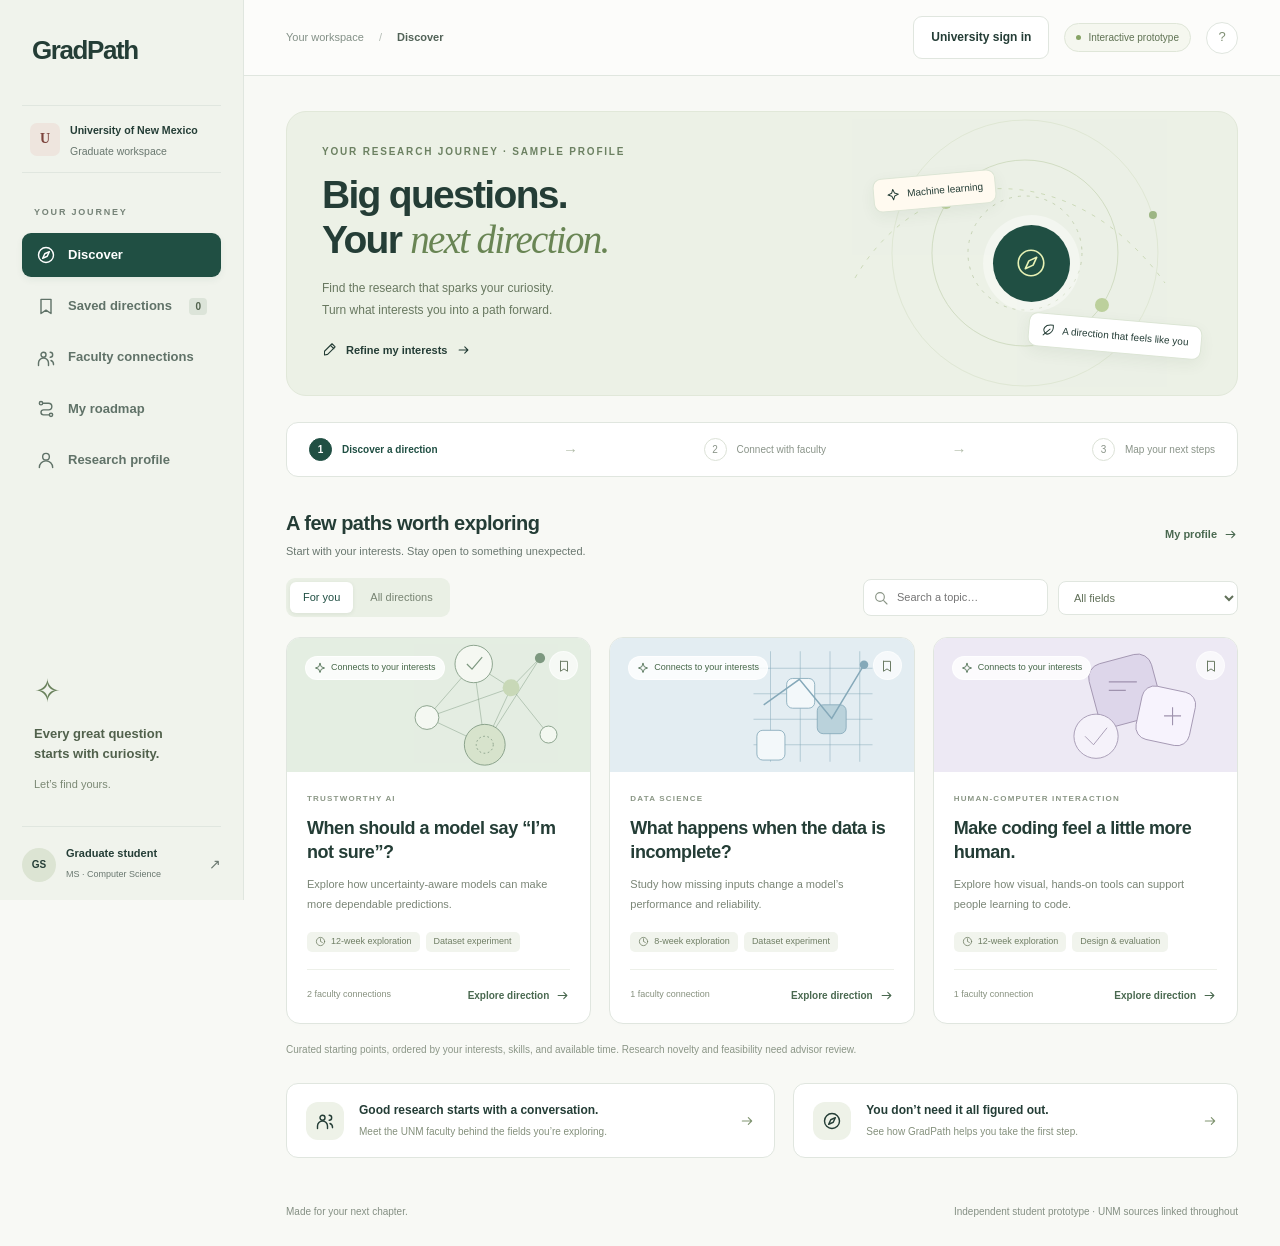
==== app/shell.html @ b02878ce "Update GradPath with mock university sign-in and research collaboration Upload the current deployed " ====
<!doctype html>
<html lang="en">
<head>
<meta charset="utf-8">
<meta name="viewport" content="width=device-width,initial-scale=1">
<meta name="theme-color" content="#204d43">
<meta name="description" content="Find a research direction that feels like you. Explore interests, connect with UNM faculty, and map your graduate journey.">
<title>GradPath — Find your research direction</title>
<link rel="icon" href="/favicon.svg" type="image/svg+xml">
<link rel="stylesheet" href="/styles.css">
<link rel="stylesheet" href="/community.css">
<script src="/data.js" defer></script>
<script src="/mock-university.js" defer></script>
<script src="/community.js" defer></script>
<script src="/app.js" defer></script>
</head>
<body>
<a class="skip-link" href="#main" data-action="skip">Skip to content</a>
<aside class="sidebar" aria-label="Main navigation">
<button class="mobile-close icon-button" data-action="close-menu" aria-label="Close navigation">×</button>
<a class="brand" href="#discover" aria-label="GradPath home"><img class="brand-logo" src="/mark.svg" alt="">GradPath</a>
<div class="workspace"><span class="workspace-icon">U</span><div><strong>University of New Mexico</strong><small>Graduate workspace</small></div></div>
<div class="nav-label">YOUR JOURNEY</div>
<nav id="nav"></nav>
<div class="sidebar-bottom">
<div class="journey-note"><span class="mini-spark">✧</span><p>Every great question<br>starts with curiosity.</p><span>Let’s find yours.</span></div>
<button class="profile-link" data-action="route" data-value="account"><span class="avatar">GS</span><span><strong>Graduate student</strong><small>MS · Computer Science</small></span><span class="profile-arrow">↗</span></button>
</div>
</aside>
<div class="page-shell">
<header class="topbar"><button class="mobile-menu icon-button" aria-label="Toggle navigation" data-action="menu"></button><div class="breadcrumb">Your workspace <span>/</span> <strong id="crumb">Discover</strong></div><div class="topbar-actions"><a id="account-top" class="btn account-top" href="#account">University sign in</a><button class="prototype-badge" data-action="about"><span></span>Interactive prototype</button><button class="icon-button help-button" aria-label="About this prototype" data-action="about">?</button></div></header>
<div id="demo-mode-bar" class="demo-mode-bar" role="status"></div>
<main id="main" tabindex="-1"></main>
<footer class="app-footer"><span>Made for your next chapter.</span><span>Independent student prototype · UNM sources linked throughout</span></footer>
</div>
<dialog id="modal" aria-labelledby="modal-title"><div id="modal-content"></div></dialog>
<div id="toast" class="toast" role="status" aria-live="polite"></div>
</body>
</html>
---- styles.css ----
:root{--bg:#f8f9f5;--paper:#fff;--ink:#243d36;--muted:#69776f;--green:#204f43;--green-hover:#143c32;--lime:#e7f2b5;--line:#e0e6df;--soft:#edf2eb;--mint:#e4eee2;--lavender:#ede9f4;--peach:#f5eade;--blue:#e3edf2;--shadow:0 10px 35px #1b453508;--radius:18px}
*{box-sizing:border-box}body{margin:0;background:var(--bg);color:var(--ink);font-family:Inter,"Segoe UI",Arial,sans-serif;font-size:14px;line-height:1.55}button,input,select,textarea{font:inherit}button,a,input,select,textarea{-webkit-tap-highlight-color:transparent}button{cursor:pointer}button{color:inherit}a{color:inherit;text-decoration:none}button:disabled{opacity:.45;cursor:not-allowed}button:focus-visible,a:focus-visible,input:focus-visible,select:focus-visible,textarea:focus-visible{outline:3px solid #7d9d64;outline-offset:3px}button svg,a svg{flex-shrink:0}.icon{width:20px;height:20px;vertical-align:middle;fill:none;stroke:currentColor;stroke-width:1.7;stroke-linecap:round;stroke-linejoin:round}.skip-link{position:fixed;left:12px;top:-80px;background:var(--green);color:white;padding:12px 20px;z-index:100}.skip-link:focus{top:10px}
.sidebar{width:244px;position:fixed;inset:0 auto 0 0;background:#f0f3ec;border-right:1px solid var(--line);padding:30px 22px 16px;display:flex;flex-direction:column;z-index:20}.brand{display:flex;align-items:center;font-size:26px;font-weight:720;letter-spacing:-1.4px;gap:10px}.brand-mark{width:38px;height:38px;border-radius:12px;background:var(--green);color:var(--lime);display:grid;place-items:center}.brand-mark svg{width:30px;height:30px}.brand-dot{height:6px;width:6px;background:#75934e;border-radius:50%;margin-left:-5px;align-self:flex-end;margin-bottom:8px}.workspace{display:flex;gap:10px;align-items:center;margin:35px 0 33px;padding:13px 8px;border-top:1px solid var(--line);border-bottom:1px solid var(--line)}.workspace-icon{color:#7c433c;background:#eee5de;font-family:Georgia,serif;font-weight:700;width:30px;height:33px;border-radius:7px;display:grid;place-items:center}.workspace strong{font-size:10.6px;font-weight:650}.workspace small{display:block;font-size:10.5px;color:var(--muted);margin-top:2px}.nav-label{font-size:9px;letter-spacing:1.8px;color:#758277;font-weight:650;padding-left:12px;margin-bottom:13px}nav{display:grid;gap:7px}.nav-link{padding:12px 14px;display:flex;gap:12px;align-items:center;border-radius:9px;color:#607268;font-size:13px;font-weight:550}.nav-link:hover{background:#e7ece3}.nav-link.active{background:var(--green);color:#fff;box-shadow:0 3px 7px #204f4310}.nav-link .count{margin-left:auto;font-size:10px;padding:1px 6px;border-radius:4px;background:#dce4d9;color:#52634e}.nav-link.active .count{background:#ffffff24;color:white}.sidebar-bottom{margin-top:auto}.journey-note{padding:30px 12px 32px}.mini-spark{font-size:32px;color:#69815b}.journey-note p{font-size:13px;font-weight:550;margin:8px 0;color:#51614c}.journey-note>span:last-child{font-size:11px;color:#7b8874}.profile-link{display:flex;align-items:center;gap:10px;background:none;border:0;border-top:1px solid var(--line);padding:18px 0 0;width:100%;text-align:left}.avatar{display:grid;place-items:center;background:#dce4d3;border-radius:50%;width:34px;height:34px;font-size:10px;font-weight:650}.profile-link strong{font-size:11px;display:block}.profile-link small{font-size:9px;color:var(--muted)}.profile-arrow{margin-left:auto;color:var(--muted)}
.page-shell{margin-left:244px;min-height:100vh}.topbar{height:76px;border-bottom:1px solid var(--line);display:flex;align-items:center;justify-content:space-between;padding:0 42px;background:#ffffff70;gap:10px}.breadcrumb{font-size:11px;color:#839087}.breadcrumb span{padding:0 12px;color:#b4bcb5}.breadcrumb strong{color:#516257;font-weight:550}.topbar-actions{display:flex;align-items:center;gap:15px}.prototype-badge{border:1px solid #dfe6d8;border-radius:30px;background:#f5f7ef;font-size:10px;display:flex;align-items:center;gap:7px;padding:6px 11px;color:#5f7253}.prototype-badge span{height:5px;width:5px;background:#86a364;border-radius:50%}.icon-button{border:1px solid var(--line);border-radius:50%;width:32px;height:32px;background:white;display:inline-grid;place-items:center;font-size:13px}.icon-button:hover{background:var(--soft)}.mobile-menu{display:none}.help-button{color:#809075}.app-footer{max-width:1390px;margin:0 auto;padding:16px 42px 27px;display:flex;justify-content:space-between;gap:15px;color:#859084;font-size:10px}main{max-width:1390px;margin:auto;padding:35px 42px 20px;outline:none}
.eyebrow{font-size:10px;text-transform:uppercase;letter-spacing:1.8px;font-weight:650;color:#6c8162;margin-bottom:12px}.heading-row{display:flex;justify-content:space-between;align-items:flex-start;gap:24px;margin-bottom:25px}.heading-row h1{font-size:32px;line-height:1.2;letter-spacing:-1.25px;margin:0 0 10px;font-weight:600}.heading-row p{color:var(--muted);margin:0;max-width:650px;font-size:13px}.heading-row .btn{margin-top:12px}.hero{display:grid;grid-template-columns:1.3fr 1fr;gap:20px;min-height:244px;padding:32px 35px 28px;background:#ecf1e6;border:1px solid #e1e8d9;border-radius:20px;position:relative;overflow:hidden;margin-bottom:26px}.hero h1{font-size:39px;line-height:1.16;font-weight:550;letter-spacing:-1.7px;margin:0 0 16px;max-width:560px}.hero h1 em{font-family:Georgia,serif;font-weight:400;color:#698554}.hero p{color:#687860;font-size:12px;line-height:1.8;margin:0;max-width:390px}.hero-link{display:inline-flex;align-items:center;gap:9px;margin-top:19px;font-size:11px;font-weight:650;border:0;background:none;padding:0}.hero-link .icon{width:15px}.hero-art{position:relative;min-height:180px;display:flex;align-items:center;justify-content:center}.hero-art > svg{position:absolute;inset:-36px -20px auto;width:calc(100% + 30px);height:280px;opacity:.8}.orbit-label{position:absolute;background:#fffaf0;border:1px solid #dce5d5;padding:8px 12px;border-radius:9px;font-size:10px;box-shadow:0 5px 15px #354d3210;display:flex;align-items:center;gap:7px;transform:rotate(-5deg);top:30px;left:12%}.orbit-label.two{transform:rotate(5deg);top:auto;bottom:14px;right:0;left:auto;background:#fff}.orbit-label .icon{width:14px;height:14px}.compass-center{border-radius:50%;background:var(--green);height:77px;width:77px;color:var(--lime);display:grid;place-items:center;box-shadow:0 0 0 10px #ffffff60;position:relative;transform:translate(16px,8px)}.compass-center .icon{height:34px;width:34px;stroke-width:1.15}.step-strip{display:flex;border:1px solid var(--line);border-radius:12px;background:white;padding:15px 22px;margin-bottom:31px;align-items:center;justify-content:space-between;gap:10px}.step-item{display:flex;align-items:center;gap:10px;font-size:10px;color:#8a9489}.step-item .number{width:23px;height:23px;border:1px solid #dce2d7;display:grid;place-items:center;border-radius:50%;font-size:10px}.step-item.current{color:var(--green);font-weight:650}.step-item.current .number{background:var(--green);color:white;border-color:var(--green)}.step-arrow{color:#b1bca9;font-size:15px}
.section-heading{display:flex;align-items:center;justify-content:space-between;gap:12px;margin:0 0 18px}.section-heading h2{font-size:20px;letter-spacing:-.5px;margin:0;font-weight:600}.section-heading p{color:var(--muted);font-size:11px;margin:4px 0 0}.text-link{border:0;background:none;display:inline-flex;align-items:center;gap:6px;color:#4a6950;font-size:11px;font-weight:600;padding:4px 0}.text-link .icon{width:15px;height:15px}.filters{display:flex;align-items:center;gap:10px;margin:0 0 20px}.tabs{display:flex;gap:4px;padding:4px;background:#eaf0e5;border-radius:9px}.tab{border:0;background:none;font-size:11px;padding:7px 13px;border-radius:6px;color:#788473}.tab.active{background:white;color:var(--green);box-shadow:0 1px 4px #1f482216}.search{position:relative;display:flex;align-items:center;margin-left:auto;max-width:245px}.search .icon{position:absolute;left:10px;width:16px;height:16px;color:#8a9586}.search input{padding:9px 12px 9px 33px;border:1px solid var(--line);border-radius:8px;background:#fff;width:100%;font-size:11px}.filter-select{padding:9px 25px 9px 11px;border:1px solid var(--line);border-radius:8px;background:white;color:#617059;font-size:11px;max-width:180px}
.research-grid{display:grid;grid-template-columns:repeat(3,minmax(0,1fr));gap:18px}.research-card{border:1px solid var(--line);border-radius:14px;background:white;overflow:hidden;display:flex;flex-direction:column;transition:transform .18s,box-shadow .18s;box-shadow:0 2px 2px #1d422302}.research-card:hover{transform:translateY(-3px);box-shadow:0 10px 25px #2846280a}.card-art{height:134px;position:relative;overflow:hidden;padding:18px;display:flex;align-items:flex-start}.mint{background:var(--mint)}.lavender{background:var(--lavender)}.peach{background:var(--peach)}.blue{background:var(--blue)}.art-svg{position:absolute;right:16px;bottom:-12px;width:170px;height:155px;color:#618064;opacity:.78}.lavender .art-svg{color:#8a7b9a}.peach .art-svg{color:#ac8765}.blue .art-svg{color:#6b96aa}.match-pill{position:relative;z-index:1;border:1px solid #ffffffba;background:#ffffffce;display:inline-flex;align-items:center;gap:5px;border-radius:30px;padding:4px 8px;font-size:9px;color:#456748}.match-pill .icon{width:12px;height:12px}.save-button{position:absolute;right:12px;top:13px;z-index:1;border:1px solid #ffffff8f;background:#ffffffa8;border-radius:50%;width:29px;height:29px;display:grid;place-items:center;color:#6b7b64}.save-button .icon{width:14px;height:14px}.save-button.saved{background:var(--green);color:var(--lime);border-color:var(--green)}.save-button.saved .icon{fill:#dceaa93b}.card-body{padding:21px 20px 16px;display:flex;flex-direction:column;flex:1}.card-kicker{font-size:8px;letter-spacing:1.2px;font-weight:650;color:#8b9786;margin:0 0 10px}.card-body h3{font-size:18px;line-height:1.35;letter-spacing:-.45px;font-weight:600;margin:0 0 11px}.card-body h3 a:hover{color:#688549}.card-description{font-size:11px;color:#7a8576;line-height:1.8;margin:0 0 17px}.tag-row{display:flex;flex-wrap:wrap;gap:6px}.tag{display:inline-flex;align-items:center;gap:5px;font-size:9px;background:#f1f4ed;padding:3px 8px;border-radius:5px;color:#6f7e64}.tag .icon{width:11px;height:11px}.card-footer{border-top:1px solid #edf0e9;margin-top:auto;padding-top:14px;display:flex;align-items:center;justify-content:space-between;gap:8px;font-size:9px;color:#87917f}.card-body .tag-row{margin-bottom:17px}.card-footer .text-link{font-size:10px}.fit-note{font-size:10px;color:#738369;margin-top:13px;line-height:1.6}.callout-row{display:grid;grid-template-columns:1.1fr 1fr;gap:18px;margin:25px 0 10px}.small-callout{display:flex;align-items:center;gap:15px;border:1px solid var(--line);border-radius:12px;padding:17px 19px;background:#fff}.small-callout .round-icon{height:38px;width:38px;display:grid;place-items:center;border-radius:12px;background:#eef2e8;flex-shrink:0}.small-callout h3{font-size:12px;margin:0 0 3px;font-weight:600}.small-callout p{font-size:10px;color:#84907c;margin:0;line-height:1.7}.small-callout>.icon{margin-left:auto;color:#819572;width:16px}.small-callout:hover{border-color:#9faf8e}.sample-note{font-size:10px;color:#8b9687;margin:17px 0 0;line-height:1.7}
.btn{display:inline-flex;align-items:center;justify-content:center;gap:8px;padding:11px 17px;border-radius:9px;font-weight:550;font-size:12px;border:1px solid var(--line);background:white;white-space:nowrap}.btn .icon{width:16px;height:16px}.btn.primary{background:var(--green);color:white;border-color:var(--green)}.btn.primary:hover{background:var(--green-hover)}.btn:hover{background:#f1f5ea}.btn.secondary{background:#edf3e4;border-color:#dce6d2;color:var(--green)}.btn.small{padding:8px 12px;font-size:11px}.btn.full{width:100%}.btn.danger{color:#94514c;border-color:#e6d2cd}.action-row{display:flex;gap:10px;flex-wrap:wrap}.back-link{display:inline-flex;align-items:center;gap:7px;font-size:11px;color:#7b8b70;margin-bottom:24px}.back-link .icon{height:14px;width:14px}.detail-banner{padding:30px 34px;border:1px solid var(--line);border-radius:18px;position:relative;overflow:hidden;margin-bottom:24px}.detail-banner .art-svg{width:245px;height:240px;right:15px;bottom:-15px;opacity:.35}.detail-banner .eyebrow,.detail-banner h1,.detail-banner p,.detail-banner .tag-row{position:relative;z-index:1}.detail-banner h1{font-size:35px;font-weight:600;line-height:1.2;letter-spacing:-1.25px;max-width:650px;margin:14px 0}.detail-banner p{color:#6c7c64;max-width:590px;font-size:12px}.detail-banner .tag-row{margin-top:20px}.detail-columns{display:grid;grid-template-columns:minmax(0,1.7fr) minmax(250px,1fr);gap:22px}.panel{background:white;border:1px solid var(--line);border-radius:14px;padding:24px;margin-bottom:20px}.panel h2{font-size:17px;font-weight:600;letter-spacing:-.3px;margin:0 0 14px}.panel h3{font-size:12px;font-weight:650;margin:20px 0 8px}.panel p{font-size:12px;color:#6f7c67;line-height:1.8;margin:8px 0 13px}.question{font-family:Georgia,serif;font-size:23px;line-height:1.5;letter-spacing:-.4px;margin:7px 0 18px}.why-list{list-style:none;padding:0;margin:14px 0;display:grid;gap:12px}.why-list li{font-size:12px;display:flex;gap:10px;color:#6d7c63}.why-list .icon{color:#769352;width:16px;height:16px;flex-shrink:0;margin-top:2px}.resource{display:flex;gap:12px;align-items:flex-start;padding:15px 0;border-top:1px solid #ecf0e7}.resource:first-of-type{border-top:0}.resource> .icon{height:18px;width:18px;color:#8b9b7b;margin-top:2px}.resource strong{font-size:12px;display:block;font-weight:550}.resource small{font-size:10px;color:#8b9581}.resource p{font-size:11px;margin:5px 0 0}.resource .ext{margin-left:auto;height:13px;width:13px}.hint{display:flex;gap:9px;padding:13px 15px;border-radius:9px;background:#f5f7ee;font-size:11px;color:#778469;line-height:1.7}.hint .icon{height:16px;width:16px;margin-top:2px;flex-shrink:0}.mini-faculty{display:flex;align-items:center;gap:11px;margin:15px 0}.faculty-avatar{height:43px;width:43px;border-radius:13px;display:grid;place-items:center;font-size:12px;flex-shrink:0;color:#62765a;font-weight:650}.mini-faculty strong{font-size:12px;display:block}.mini-faculty small{font-size:10px;display:block;color:#89927f}.divider{border:0;border-top:1px solid var(--line);margin:20px 0}.subtle{color:var(--muted);font-size:11px}.light-label{font-size:9px;text-transform:uppercase;letter-spacing:1.1px;color:#839278;font-weight:600}
.faculty-grid{display:grid;grid-template-columns:repeat(2,minmax(0,1fr));gap:18px}.faculty-card{border:1px solid var(--line);background:white;border-radius:14px;padding:24px;display:flex;flex-direction:column}.faculty-head{display:flex;align-items:center;gap:13px}.faculty-head h2{font-size:17px;margin:0;font-weight:600}.faculty-head p{font-size:10px;color:#86917d;margin:4px 0 0}.faculty-head .faculty-avatar{height:49px;width:49px;font-size:14px}.faculty-card>p{color:#74826b;font-size:12px;line-height:1.8;margin:18px 0}.faculty-card .tag-row{margin-bottom:18px}.faculty-card .action-row{margin-top:auto;padding-top:17px;border-top:1px solid var(--line);justify-content:space-between}.faculty-card .action-row .btn{font-size:10px}.availability{font-size:10px;color:#8d9588;display:flex;align-items:center;gap:6px;margin-bottom:15px}.availability span{width:5px;height:5px;border-radius:50%;background:#c8b882}
.empty-state{text-align:center;border:1px dashed #cfdbc5;background:#f3f6ee;border-radius:16px;padding:60px 30px;margin:20px 0}.empty-state .empty-icon{height:64px;width:64px;border-radius:50%;margin:0 auto 20px;background:#e7eedf;display:grid;place-items:center;color:#81936d}.empty-state h2{font-size:23px;font-weight:550;margin:0 0 10px}.empty-state p{font-size:12px;max-width:420px;margin:0 auto 22px;color:#819071}.empty-state .icon{width:27px;height:27px}
.profile-grid{display:grid;grid-template-columns:minmax(0,1.7fr) minmax(250px,1fr);gap:22px}.form-section{margin-bottom:28px}.form-section h2{font-size:16px;margin:0 0 5px}.form-section p{font-size:11px;color:#8a9581;margin:0 0 15px}.choice-grid{display:grid;grid-template-columns:repeat(2,minmax(0,1fr));gap:8px}.choice{border:1px solid var(--line);border-radius:8px;padding:11px 12px;font-size:11px;text-align:left;background:#fff;display:flex;align-items:center;gap:9px}.choice.selected{background:#edf3e5;border-color:#90aa78;color:#45643a}.choice .check-box{border:1px solid #c8d4c0;border-radius:4px;width:15px;height:15px;display:grid;place-items:center;flex-shrink:0}.choice.selected .check-box{background:#5f7c4b;border-color:#5f7c4b;color:#fff}.choice .icon{height:11px;width:11px}.field-label{display:block;font-size:11px;color:#697b5c;margin-bottom:7px;font-weight:550}.field{width:100%;border:1px solid var(--line);border-radius:8px;padding:10px 12px;background:white;color:var(--ink);font-size:12px}.field-row{display:grid;grid-template-columns:1fr 1fr;gap:15px}.field-row select{width:100%}textarea.field{resize:vertical;min-height:100px;line-height:1.8}.profile-summary{background:var(--green);color:white;border-radius:16px;padding:25px;position:sticky;top:20px}.profile-summary .eyebrow{color:#bfd399}.profile-summary h2{font-size:25px;font-weight:500;letter-spacing:-.6px;line-height:1.3;margin:10px 0 22px}.profile-summary p{font-size:12px;color:#b8cdc0;line-height:1.8}.profile-summary .tag{background:#ffffff14;color:#d5e6bf}.profile-summary .divider{border-color:#ffffff20}.profile-summary .icon{width:34px;height:34px;color:#dcefa4}.profile-summary .subtle{color:#afc7b7}.progress-box{display:flex;justify-content:space-between;gap:20px;padding:22px 25px;border:1px solid var(--line);border-radius:14px;background:white;margin-bottom:24px;align-items:center}.progress-box h2{font-size:15px;margin:0 0 5px}.progress-box p{font-size:11px;color:#809173;margin:0}.progress-track{height:5px;width:180px;background:#e7edde;border-radius:5px;margin-top:8px;overflow:hidden}.progress-track>span{display:block;height:100%;background:#7b995d;border-radius:5px}.progress-number{font-size:10px;color:#718761;text-align:right}.timeline-item{display:flex;gap:16px;position:relative;padding-bottom:27px}.timeline-item:not(:last-child):before{content:"";position:absolute;left:13px;top:30px;bottom:0;border-left:1px solid #dce5d4}.timeline-toggle{height:28px;width:28px;border:1px solid #d0ddc5;border-radius:50%;background:white;flex-shrink:0;margin-top:2px;z-index:1;display:grid;place-items:center;font-size:10px;color:#8a9b7b}.timeline-toggle.complete{background:var(--green);border-color:var(--green);color:white}.timeline-toggle .icon{height:14px;width:14px}.timeline-content{flex:1}.timeline-content h3{font-size:13px;margin:3px 0 5px}.timeline-content p{font-size:11px;margin:0;color:#87957a}.timeline-content .date{font-size:9px;text-transform:uppercase;letter-spacing:1px;color:#8ca174;display:block;margin-bottom:3px}.timeline-item.done .timeline-content h3{color:#819577}.timeline-item .done-label{font-size:9px;color:#5f8153;float:right;margin-left:8px}.degree-step{padding:14px 0;border-top:1px solid var(--line)}.degree-step strong{font-size:12px;display:block}.degree-step p{font-size:10px;margin:6px 0;color:#839276}.degree-step small{font-size:9px;color:#9c8962}.plan-controls{display:flex;align-items:flex-end;gap:12px;margin:18px 0 25px}.plan-controls input{max-width:170px}.plan-controls .field-label{font-size:10px}
dialog{border:1px solid #dae3d0;border-radius:18px;padding:0;width:min(860px,calc(100% - 32px));max-height:88vh;box-shadow:0 25px 100px #18332230;color:var(--ink)}dialog::backdrop{background:#18362e63;backdrop-filter:blur(4px)}.modal-inner{padding:29px}.modal-header{display:flex;align-items:center;justify-content:space-between;gap:20px;margin-bottom:20px}.modal-header h2{font-size:23px;font-weight:600;letter-spacing:-.5px;margin:0}.modal-header .icon-button{flex-shrink:0}.modal-inner p{color:#76856b;font-size:12px;line-height:1.85}.modal-inner h3{font-size:14px;margin:23px 0 10px}.comparison{display:grid;gap:15px;grid-template-columns:repeat(2,minmax(0,1fr))}.compare-card{padding:19px;border:1px solid var(--line);border-radius:12px}.compare-card h3{margin:10px 0;font-size:17px}.compare-card .light-label{display:block;margin-top:18px}.compare-card p{font-size:11px}.compare-card .btn{margin-top:15px}.brief-paper{background:#fafbf6;border:1px solid var(--line);padding:23px;border-radius:12px;margin:18px 0}.brief-paper h3{font-size:19px;margin-top:0}.brief-paper h4{font-size:11px;margin:18px 0 5px}.brief-paper ul{padding-left:18px;color:#758568;font-size:12px}.brief-paper a{color:#487447;text-decoration:underline;text-underline-offset:3px;overflow-wrap:anywhere}.toast{position:fixed;bottom:28px;left:calc(50% + 100px);transform:translate(-50%,20px);background:#204d43;color:#fff;padding:13px 21px;border-radius:10px;box-shadow:0 8px 30px #173e3925;z-index:60;font-size:12px;opacity:0;pointer-events:none;transition:.2s;max-width:calc(100% - 30px)}.toast.visible{opacity:1;transform:translate(-50%,0)}.error-message{color:#a4584b;font-size:12px;margin:12px 0}.notes-saved{font-size:10px;color:#819471;min-height:16px}.result-count{color:#87957a;font-size:10px;margin:0 0 16px}
@media(min-width:1550px){main{padding-top:42px}.hero{min-height:280px;padding:38px 40px}.hero h1{font-size:47px}.hero p{font-size:13px}.card-art{height:155px}.card-body h3{font-size:21px}.card-description{font-size:12px}.card-body{padding:24px}.hero-art > svg{height:310px}.hero-art .orbit-label{top:40px}}
@media(max-width:1150px){.sidebar{width:210px;padding:25px 16px 16px}.page-shell{margin-left:210px}.workspace strong{font-size:9px}.brand{font-size:24px}.topbar{padding:0 28px}main{padding:28px}.app-footer{padding-left:28px;padding-right:28px}.hero{padding:27px}.hero h1{font-size:34px}.research-grid{gap:12px}.card-body{padding:17px 15px}.card-body h3{font-size:16px}.card-art{height:120px}.step-strip{padding:14px}.step-item{gap:6px;font-size:9px}.art-svg{right:-10px}.detail-columns{grid-template-columns:1.5fr 1fr}.profile-grid{grid-template-columns:1.5fr 1fr}}
@media(max-width:920px){.sidebar{width:185px;padding:22px 12px}.page-shell{margin-left:185px}.brand{font-size:22px;padding-left:5px}.brand-mark{width:32px;height:32px}.workspace{padding-left:4px;gap:6px}.workspace strong{font-size:8px}.workspace small{font-size:9px}.workspace-icon{width:26px;flex-shrink:0}.nav-link{padding:11px;font-size:11px}.profile-link{gap:7px}.profile-link strong{font-size:10px}.profile-link small{font-size:8px}.hero{grid-template-columns:1.4fr 1fr;padding:25px}.hero h1{font-size:30px}.hero-art .orbit-label{font-size:8px;left:0}.orbit-label.two{right:-8px;left:auto}.compass-center{height:62px;width:62px}.research-grid{grid-template-columns:repeat(2,minmax(0,1fr))}.research-grid .research-card:last-child:nth-child(3){grid-column:1/-1;display:grid;grid-template-columns:.8fr 1.3fr}.research-grid .research-card:last-child:nth-child(3) .card-art{height:auto;min-height:200px}.filters{flex-wrap:wrap}.search{max-width:none;flex:1}.tabs{order:0}.filter-select{max-width:160px}.callout-row{grid-template-columns:1fr}.detail-columns,.profile-grid{grid-template-columns:1fr}.profile-summary{position:static}.faculty-grid{grid-template-columns:1fr}.step-item{font-size:8px}.step-item .number{width:20px;height:20px;font-size:8px}.step-strip{gap:5px}.heading-row h1{font-size:29px}.app-footer{font-size:8px}.hero-art > svg{width:300px;left:-65px}.detail-banner h1{font-size:30px}.detail-banner .art-svg{opacity:.18}.toast{left:calc(50% + 80px)}}
@media(max-width:680px){.sidebar{transform:translateX(-100%);width:235px;transition:transform .2s;box-shadow:15px 0 50px #213d3120}.sidebar.open{transform:translateX(0)}.page-shell{margin-left:0}.mobile-menu{display:inline-grid}.topbar{height:63px;padding:0 18px}.topbar-actions{gap:8px}.breadcrumb{margin-right:auto;font-size:10px}.breadcrumb span{padding:0 6px}.prototype-badge{font-size:8px;padding:5px 8px}.help-button{display:none}main{padding:24px 18px 16px}.hero{grid-template-columns:1fr;padding:26px 24px;min-height:235px}.hero h1{font-size:34px;max-width:350px}.hero p{max-width:310px;font-size:11px}.hero-art{display:none}.hero .eyebrow{font-size:9px}.step-strip{padding:13px 10px;gap:3px;margin-bottom:26px}.step-item{font-size:8px;gap:4px}.step-item .number{width:18px;height:18px}.step-arrow{font-size:10px}.section-heading h2{font-size:19px}.section-heading p{font-size:10px}.section-heading>.text-link{font-size:10px}.filters{gap:8px}.tabs{width:100%;justify-content:flex-start;margin-bottom:2px;background:none;padding:0}.tab{background:#ecf0e7}.tab.active{background:#e1e9d7;box-shadow:none}.search input{font-size:11px}.filter-select{max-width:130px}.research-grid{grid-template-columns:1fr;gap:18px}.research-grid .research-card:last-child:nth-child(3){display:flex;grid-column:auto}.research-grid .research-card:last-child:nth-child(3) .card-art{height:135px;min-height:0}.card-art{height:135px}.card-body{padding:21px}.card-body h3{font-size:21px}.card-description{font-size:12px}.card-kicker{font-size:9px}.card-footer .text-link{font-size:11px}.card-footer{font-size:10px}.art-svg{right:35px;width:180px;height:165px}.callout-row{margin-top:20px}.app-footer{flex-direction:column;gap:4px;padding:18px;font-size:9px}.heading-row{flex-direction:column;gap:5px}.heading-row .btn{margin-top:7px}.heading-row h1{font-size:29px}.detail-banner{padding:24px}.detail-banner h1{font-size:30px}.detail-banner .art-svg{right:-50px}.panel{padding:21px}.question{font-size:21px}.choice-grid{grid-template-columns:1fr 1fr}.choice{font-size:10px;padding:10px;gap:7px}.field-row{grid-template-columns:1fr}.faculty-card{padding:20px}.faculty-card .action-row{flex-wrap:wrap}.comparison{grid-template-columns:1fr}.modal-inner{padding:23px}.modal-header h2{font-size:21px}.toast{left:50%;font-size:11px;width:max-content}.progress-box{gap:15px;padding:18px}.progress-track{width:100px}.progress-box h2{font-size:13px}.profile-link strong{font-size:11px}.profile-link small{font-size:10px}.workspace strong{font-size:11px}.workspace small{font-size:10px}.workspace{gap:10px}.nav-link{font-size:13px}.brand{font-size:25px}.sample-note{font-size:9px}.plan-controls{flex-wrap:wrap}.journey-note{padding-top:20px;padding-bottom:20px}}
@media(prefers-reduced-motion:reduce){*{scroll-behavior:auto!important;transition:none!important;animation:none!important}}
@media print{.sidebar,.topbar,.app-footer,.btn,.icon-button,.back-link,.toast{display:none!important}.page-shell{margin:0}main{padding:0;max-width:none}.panel,.detail-banner{break-inside:avoid}body{background:white}}

@media(max-width:680px){.sidebar{visibility:hidden}.sidebar.open{visibility:visible}}
.mobile-close{display:none}@media(max-width:680px){.mobile-close{display:grid;position:absolute;right:12px;top:22px;width:26px;height:26px}.sidebar .brand{font-size:22px}}
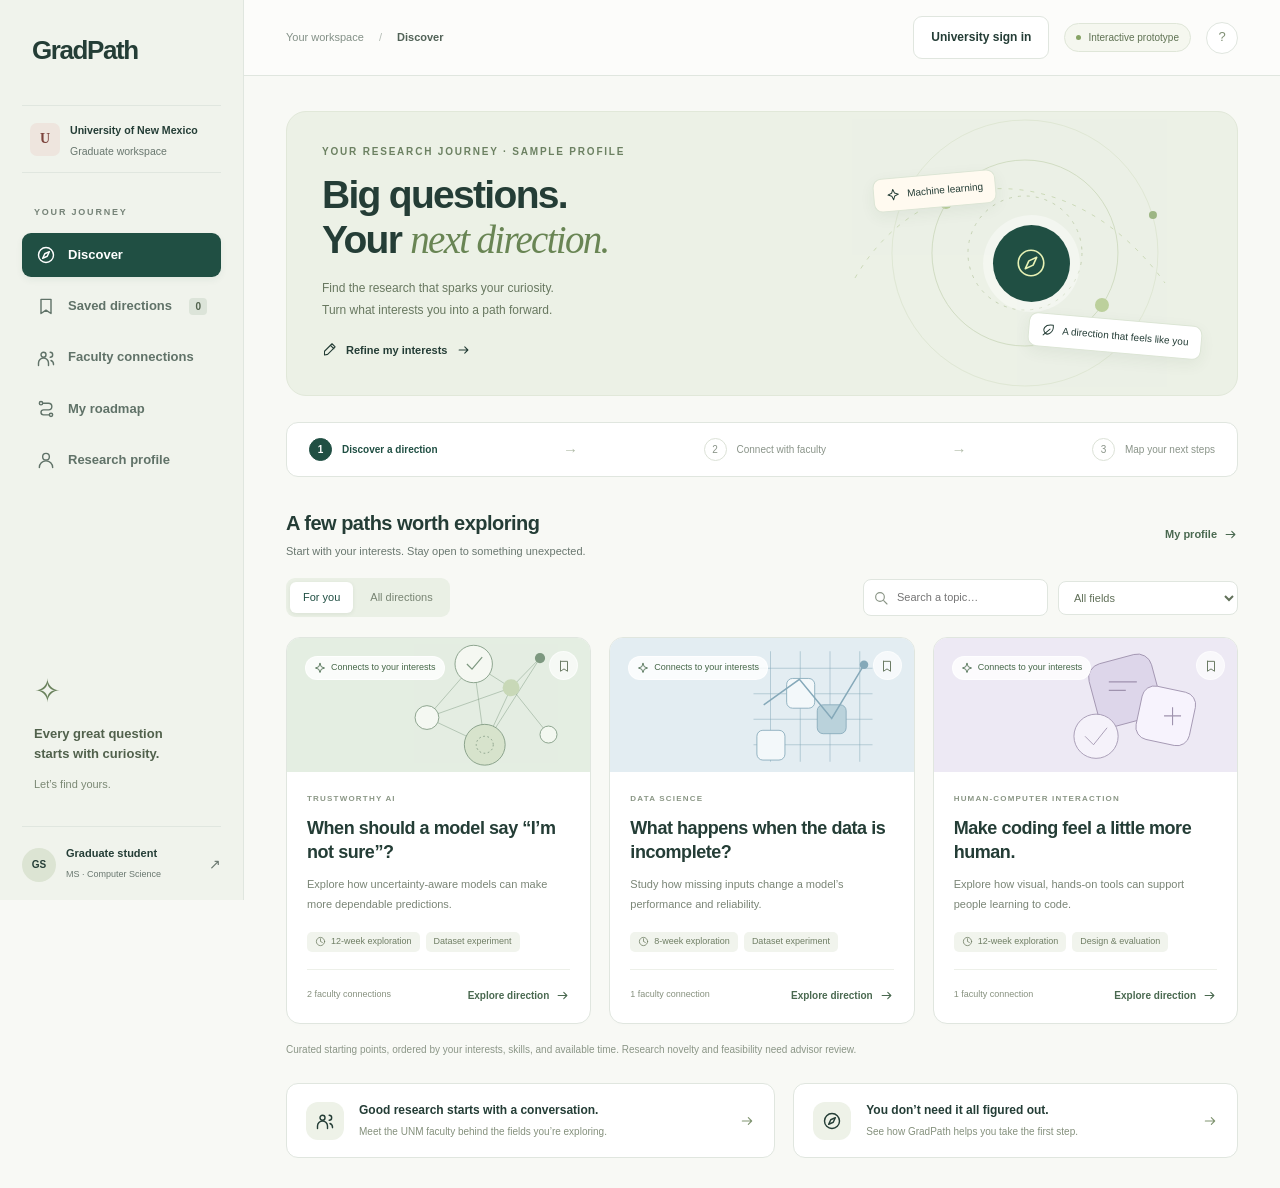
==== commit 5b1e8771: "Add research idea guidance, student matching, and profile showcases Introduce paths for students see" ====
--- a/app/shell.html
+++ b/app/shell.html
@@ -4,14 +4,16 @@
 <meta charset="utf-8">
 <meta name="viewport" content="width=device-width,initial-scale=1">
 <meta name="theme-color" content="#204d43">
-<meta name="description" content="Find a research direction that feels like you. Explore interests, connect with UNM faculty, and map your graduate journey.">
+<meta name="description" content="Discover research ideas, develop your own question, find student collaborators, and showcase your skills with GradPath.">
 <title>GradPath — Find your research direction</title>
 <link rel="icon" href="/favicon.svg" type="image/svg+xml">
 <link rel="stylesheet" href="/styles.css">
 <link rel="stylesheet" href="/community.css">
 <script src="/data.js" defer></script>
+<script src="/matching.js" defer></script>
 <script src="/mock-university.js" defer></script>
 <script src="/community.js" defer></script>
+<script src="/journeys.js" defer></script>
 <script src="/app.js" defer></script>
 </head>
 <body>
@@ -31,7 +33,7 @@
 <header class="topbar"><button class="mobile-menu icon-button" aria-label="Toggle navigation" data-action="menu"></button><div class="breadcrumb">Your workspace <span>/</span> <strong id="crumb">Discover</strong></div><div class="topbar-actions"><a id="account-top" class="btn account-top" href="#account">University sign in</a><button class="prototype-badge" data-action="about"><span></span>Interactive prototype</button><button class="icon-button help-button" aria-label="About this prototype" data-action="about">?</button></div></header>
 <div id="demo-mode-bar" class="demo-mode-bar" role="status"></div>
 <main id="main" tabindex="-1"></main>
-<footer class="app-footer"><span>Made for your next chapter.</span><span>Independent student prototype · UNM sources linked throughout</span></footer>
+
 </div>
 <dialog id="modal" aria-labelledby="modal-title"><div id="modal-content"></div></dialog>
 <div id="toast" class="toast" role="status" aria-live="polite"></div>
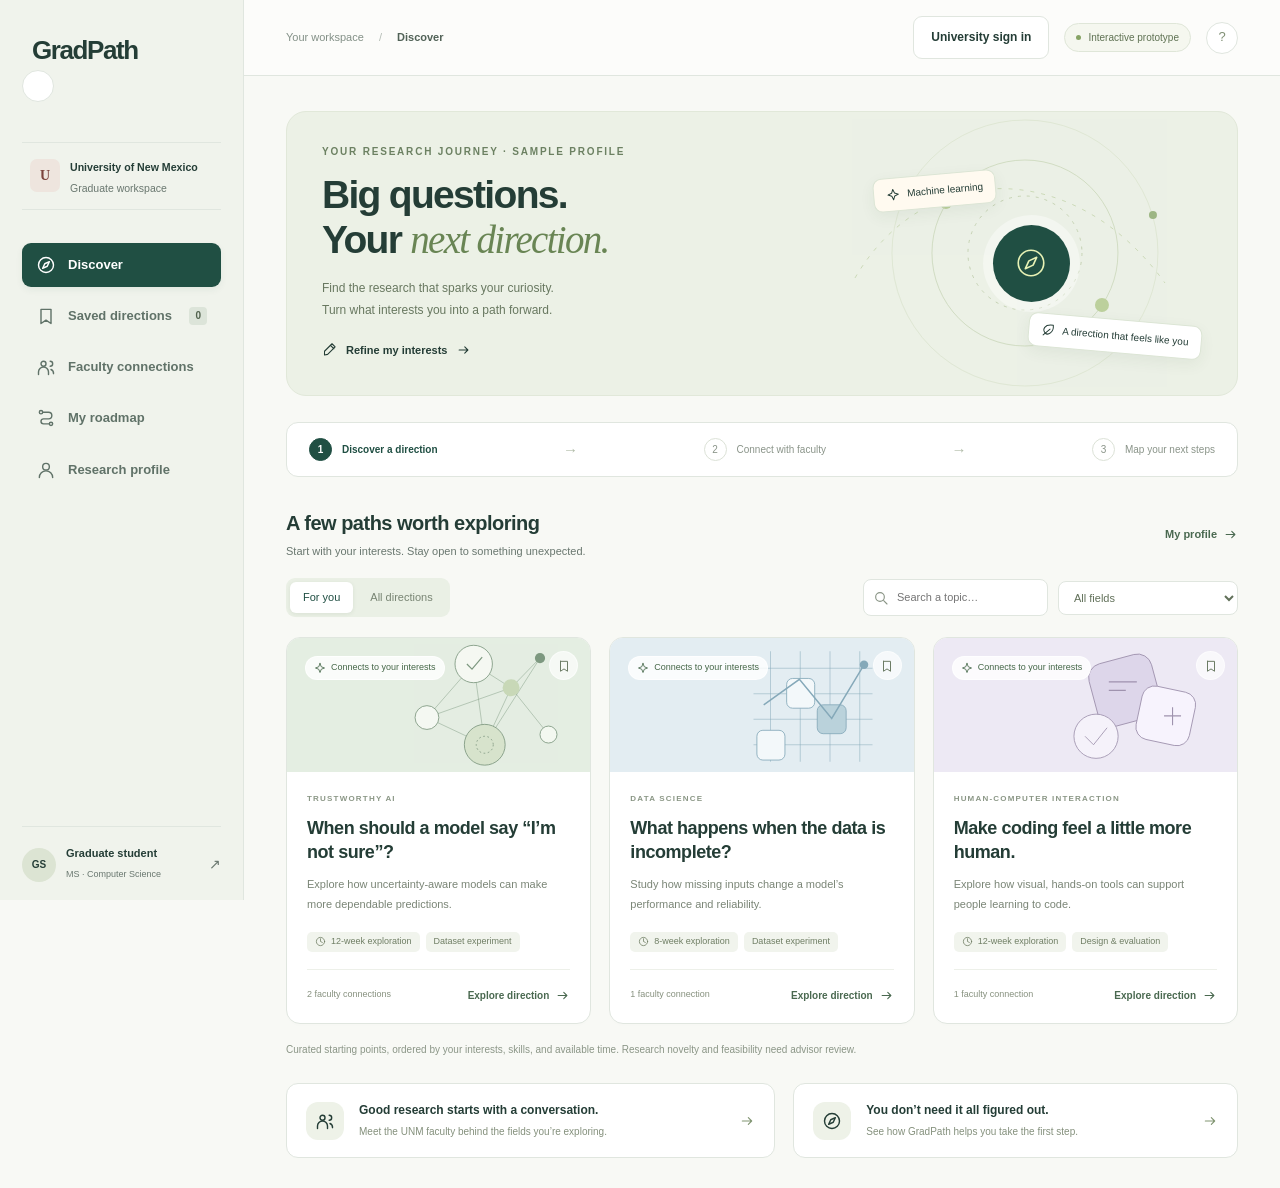
==== commit 3f84021e: "Tailor research paths by role and add collapsible navigation" ====
--- a/app/shell.html
+++ b/app/shell.html
@@ -9,28 +9,28 @@
 <link rel="icon" href="/favicon.svg" type="image/svg+xml">
 <link rel="stylesheet" href="/styles.css">
 <link rel="stylesheet" href="/community.css">
+<link rel="stylesheet" href="/navigation.css">
 <script src="/data.js" defer></script>
 <script src="/matching.js" defer></script>
 <script src="/mock-university.js" defer></script>
 <script src="/community.js" defer></script>
 <script src="/journeys.js" defer></script>
+<script src="/navigation.js" defer></script>
 <script src="/app.js" defer></script>
 </head>
 <body>
 <a class="skip-link" href="#main" data-action="skip">Skip to content</a>
-<aside class="sidebar" aria-label="Main navigation">
-<button class="mobile-close icon-button" data-action="close-menu" aria-label="Close navigation">×</button>
-<a class="brand" href="#discover" aria-label="GradPath home"><img class="brand-logo" src="/mark.svg" alt="">GradPath</a>
-<div class="workspace"><span class="workspace-icon">U</span><div><strong>University of New Mexico</strong><small>Graduate workspace</small></div></div>
-<div class="nav-label">YOUR JOURNEY</div>
-<nav id="nav"></nav>
+<aside id="sidebar" class="sidebar" aria-label="Main navigation">
+<div class="sidebar-header"><a class="brand" href="#discover" aria-label="GradPath home" title="GradPath home"><img class="brand-logo" src="/mark.svg" alt=""><span class="brand-name">GradPath</span></a><button id="sidebar-collapse" class="sidebar-collapse icon-button" data-action="collapse-navigation" aria-label="Collapse navigation" aria-controls="nav" aria-expanded="true"></button><button class="mobile-close icon-button" data-action="close-menu" aria-label="Close navigation">×</button></div>
+<div class="workspace" title="University of New Mexico"><span class="workspace-icon" aria-hidden="true">U</span><div class="workspace-copy"><strong>University of New Mexico</strong><small>Graduate workspace</small></div></div>
+<nav id="nav" aria-label="Workspace"></nav>
 <div class="sidebar-bottom">
-<div class="journey-note"><span class="mini-spark">✧</span><p>Every great question<br>starts with curiosity.</p><span>Let’s find yours.</span></div>
-<button class="profile-link" data-action="route" data-value="account"><span class="avatar">GS</span><span><strong>Graduate student</strong><small>MS · Computer Science</small></span><span class="profile-arrow">↗</span></button>
+<button class="profile-link" data-action="route" data-value="account" aria-label="My profile" title="My profile"><span class="avatar">GS</span><span class="account-copy"><strong>Graduate student</strong><small>MS · Computer Science</small></span><span class="profile-arrow">↗</span></button>
 </div>
 </aside>
+<button id="navigation-backdrop" class="navigation-backdrop" data-action="close-menu" aria-label="Close navigation" tabindex="-1" hidden></button>
 <div class="page-shell">
-<header class="topbar"><button class="mobile-menu icon-button" aria-label="Toggle navigation" data-action="menu"></button><div class="breadcrumb">Your workspace <span>/</span> <strong id="crumb">Discover</strong></div><div class="topbar-actions"><a id="account-top" class="btn account-top" href="#account">University sign in</a><button class="prototype-badge" data-action="about"><span></span>Interactive prototype</button><button class="icon-button help-button" aria-label="About this prototype" data-action="about">?</button></div></header>
+<header class="topbar"><button class="mobile-menu icon-button" aria-label="Open navigation" aria-controls="sidebar" aria-expanded="false" data-action="menu"></button><div class="breadcrumb">Your workspace <span>/</span> <strong id="crumb">Discover</strong></div><div class="topbar-actions"><a id="account-top" class="btn account-top" href="#account">University sign in</a><button class="prototype-badge" data-action="about"><span></span>Interactive prototype</button><button class="icon-button help-button" aria-label="About this prototype" data-action="about">?</button></div></header>
 <div id="demo-mode-bar" class="demo-mode-bar" role="status"></div>
 <main id="main" tabindex="-1"></main>
 
